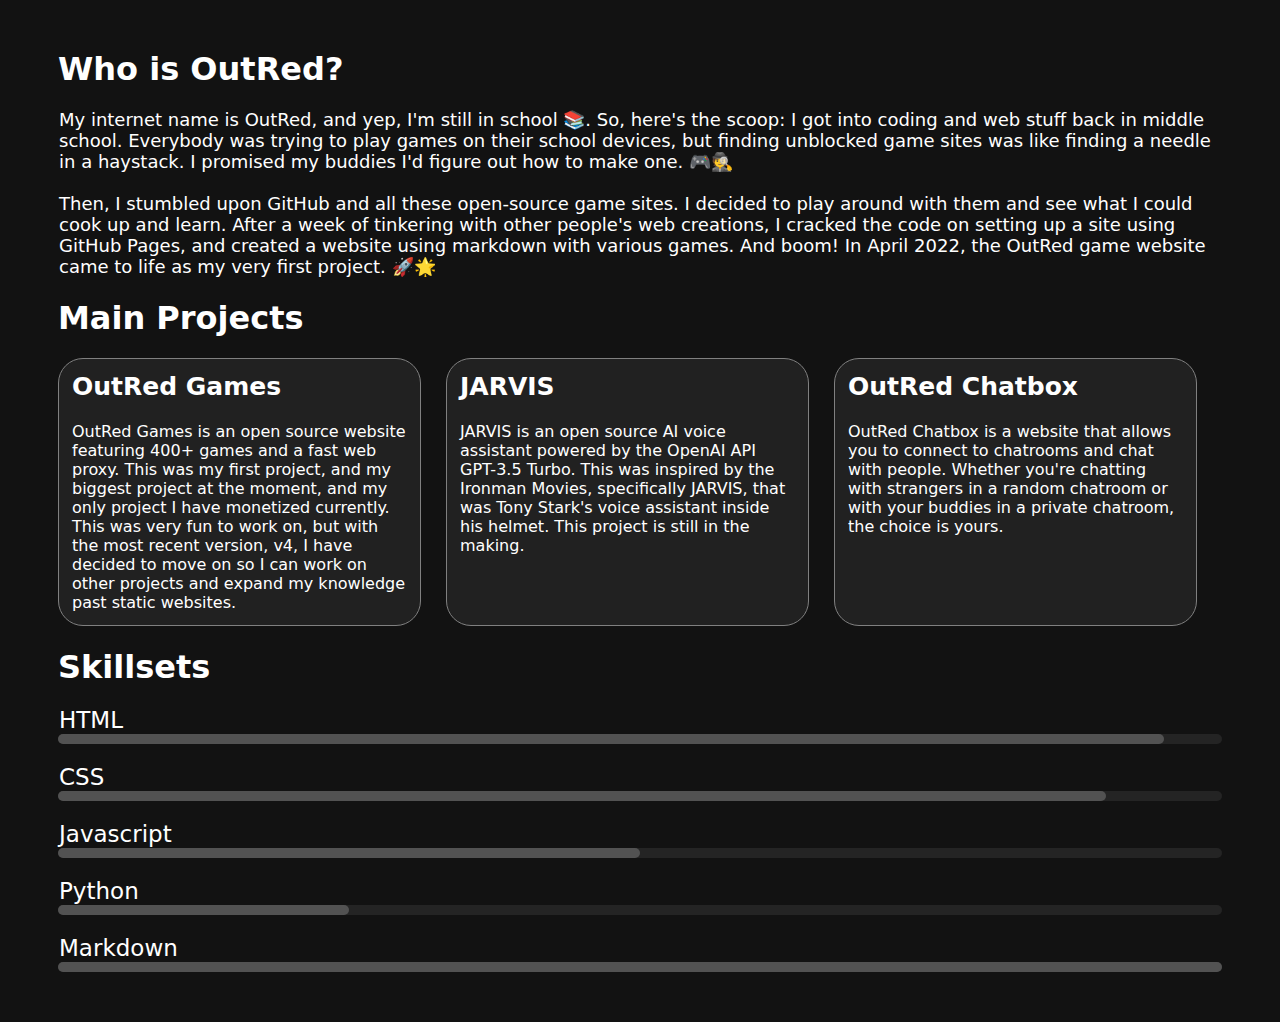
==== index.html @ 6508575e "src" ====
<!DOCTYPE html>
<html lang="en">
<head>
    <meta charset="UTF-8">
    <meta name="viewport" content="width=device-width, initial-scale=1.0">
    <title>OutRed - Projects</title>
    <link rel="stylesheet" href="style.css">
</head>
<body>

    <div class="content">
        <!-- popup telling ppl outred.dev no longer an outred games link -
       <div class="notification">
        <h2>Attention!</h2>
        <p>If you are looking for the OutRed game website, click <a target="_blank" href="https://outred.org">here</a>. This website was originally a link for the <a target="_blank" href="https://outred.org">OutRed</a> game website, which is one of my projects. This website now showcases my projects.</p>
       </div><br><br><br><br><br><br><br><br> -->
       
       <!-- about me section -->
       <h1>Who is OutRed?</h1>
       <p>
        My internet name is OutRed, and yep, I'm still in school 📚. So, here's the scoop: I got into coding and web stuff back in middle school. Everybody was trying to play games on their school devices, but finding unblocked game sites was like finding a needle in a haystack. I promised my buddies I'd figure out how to make one. 🎮🕵️</p>
        <br>
        <p>Then, I stumbled upon GitHub and all these open-source game sites. I decided to play around with them and see what I could cook up and learn. After a week of tinkering with other people's web creations, I cracked the code on setting up a site using GitHub Pages, and created a website using markdown with various games. And boom! In April 2022, the OutRed game website came to life as my very first project. 🚀🌟</p>

        <h1>Main Projects</h1>
        <div class="projects">
            <div onclick="location.href = 'https://github.com/outred/v4';" class="project">
                <p class="project-title">OutRed Games</p><br />
                <p class="project-description">OutRed Games is an open source website featuring 400+ games and a fast web proxy. This was my first project, and my biggest project at the moment, and my only project I have monetized currently. This was very fun to work on, but with the most recent version, v4, I have decided to move on so I can work on other projects and expand my knowledge past static websites.</p>
            </div>
            <div onclick="location.href = 'https://github.com/outred/JARVIS';" class="project">
                <p class="project-title">JARVIS</p><br />
                <p class="project-description">JARVIS is an open source AI voice assistant powered by the OpenAI API GPT-3.5 Turbo. This was inspired by the Ironman Movies, specifically JARVIS, that was Tony Stark's voice assistant inside his helmet. This project is still in the making.</p>
            </div>
            <div onclick="location.href = 'https://github.com/outred/outred-chatbox';" class="project">
                <p class="project-title">OutRed Chatbox</p><br />
                <p class="project-description">OutRed Chatbox is a website that allows you to connect to chatrooms and chat with people. Whether you're chatting with strangers in a random chatroom or with your buddies in a private chatroom, the choice is yours.</p>
            </div>
        </div>

        <div class="skillsets">
            <h1>Skillsets</h1>
            <div class="skillset">
                <p class="skillset-title">HTML</p>
                <div style="width: 100%; height: 10px; background-color: #242424; border-radius: 50px; ">
                    <div style="height: 100%; width: 95%; background-color: #525252; border-radius: 50px;"></div>
                </div>
            </div><br>
            <div class="skillset">
                <p class="skillset-title">CSS</p>
                <div style="width: 100%; height: 10px; background-color: #242424; border-radius: 50px; ">
                    <div style="height: 100%; width: 90%; background-color: #525252; border-radius: 50px;"></div>
                </div>
            </div><br>
            <div class="skillset">
                <p class="skillset-title">Javascript</p>
                <div style="width: 100%; height: 10px; background-color: #242424; border-radius: 50px; ">
                    <div style="height: 100%; width: 50%; background-color: #525252; border-radius: 50px;"></div>
                </div>
            </div><br>
            <div class="skillset">
                <p class="skillset-title">Python</p>
                <div style="width: 100%; height: 10px; background-color: #242424; border-radius: 50px; ">
                    <div style="height: 100%; width: 25%; background-color: #525252; border-radius: 50px;"></div>
                </div>
            </div><br>
            <div class="skillset">
                <p class="skillset-title">Markdown</p>
                <div style="width: 100%; height: 10px; background-color: #242424; border-radius: 50px; ">
                    <div style="height: 100%; width: 100%; background-color: #525252; border-radius: 50px;"></div>
                </div>
            </div>
        </div>
    </div>
<!--
    <footer>
        &copy; OutRed
    </footer>-->

</body>
</html>
---- style.css ----
body {
    font-family: system-ui, -apple-system, BlinkMacSystemFont, 'Segoe UI', Roboto, Oxygen, Ubuntu, Cantarell, 'Open Sans', 'Helvetica Neue', sans-serif;
    color: white;
    background-color: #121212;
    font-size: 16px;
}

/* custom scrollbar 
/* width 
::-webkit-scrollbar {
    width: 10px;
  }
  
  /* Track 
  ::-webkit-scrollbar-track {
    background: #212121; 
    width: 2px;
  }
   
  /* Handle 
  ::-webkit-scrollbar-thumb {
    background: #525252; 
    border-radius: 80px;
    border-left: 1.5px solid transparent;
    border-right: 1.5px solid transparent;
  }
  
  /* Handle on hover 
  ::-webkit-scrollbar-thumb:hover {
    background: #555; 
  }*/

p {
    font-size: 18px;
    margin: 1px;
}

.hyperlink {
    color: rgb(0, 140, 255);
    text-decoration: underline;
}

footer {
    bottom: 0;
    padding: 15px;
    text-align: center;
    background-color: #212121;
    width: 100%;
}

.notification {
    background-color: white;
    color: black;
    padding: 5px;
    height: auto;
    position: absolute;
    right: 0;
    width: 30%;
    text-align: left;
    border-radius: 20px;
}

.content {
    margin: 50px;
}

/* Projects section CSS */
.project {
    height: auto;
    width: 500px;
    background-color: #212121;
    color: white;
    border-radius: 25px;
    padding: 12px;
    margin-right: 25px;
    transition: .2s;
    border: 1px solid grey;
}

.project:hover {
    cursor: pointer;
    background-color: #353535;
}

.projects {
    display: flex;
    justify-content: center;
}

.project-title {
    font-size: 25px;
    font-weight: bold;
}

.project-description {
    font-size: 16px;
}

a {
    text-decoration: none;
}

/* Skillsets section CSS */
.skillset-title {
    font-size: 23px;
}
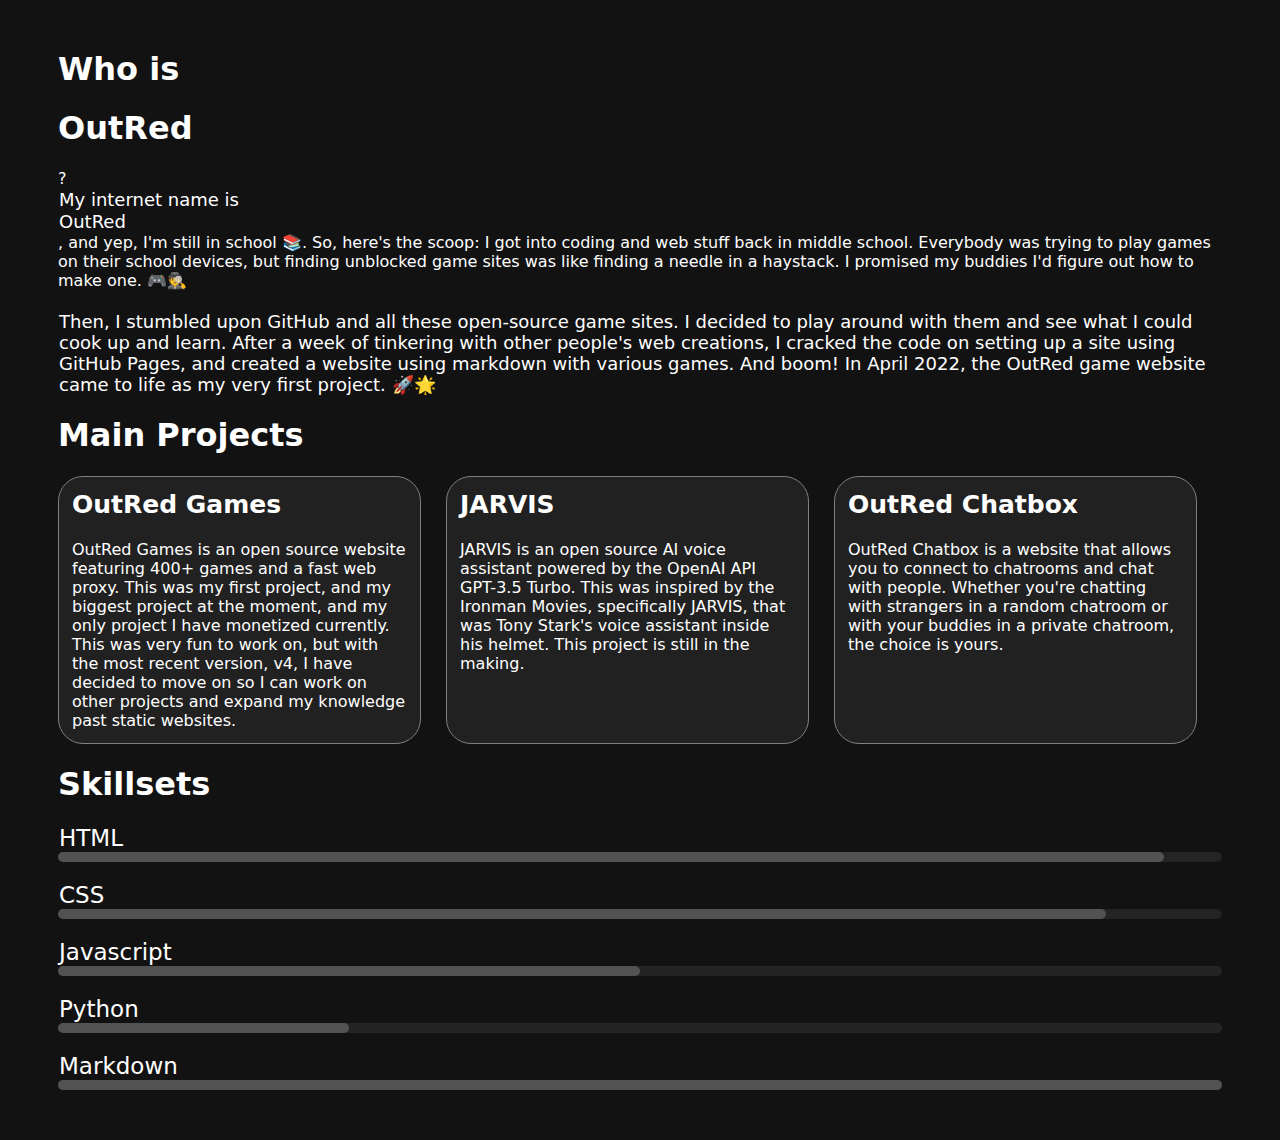
==== commit be35d420: "blue" ====
--- a/index.html
+++ b/index.html
@@ -3,7 +3,7 @@
 <head>
     <meta charset="UTF-8">
     <meta name="viewport" content="width=device-width, initial-scale=1.0">
-    <title>OutRed - Projects</title>
+    <title>OutRed - About Me</title>
     <link rel="stylesheet" href="style.css">
 </head>
 <body>
@@ -16,9 +16,9 @@
        </div><br><br><br><br><br><br><br><br> -->
        
        <!-- about me section -->
-       <h1>Who is OutRed?</h1>
+       <h1>Who is <h1 class="blue">OutRed</h1>?</h1>
        <p>
-        My internet name is OutRed, and yep, I'm still in school 📚. So, here's the scoop: I got into coding and web stuff back in middle school. Everybody was trying to play games on their school devices, but finding unblocked game sites was like finding a needle in a haystack. I promised my buddies I'd figure out how to make one. 🎮🕵️</p>
+        My internet name is <p class="blue">OutRed</p>, and yep, I'm still in school 📚. So, here's the scoop: I got into coding and web stuff back in middle school. Everybody was trying to play games on their school devices, but finding unblocked game sites was like finding a needle in a haystack. I promised my buddies I'd figure out how to make one. 🎮🕵️</p>
         <br>
         <p>Then, I stumbled upon GitHub and all these open-source game sites. I decided to play around with them and see what I could cook up and learn. After a week of tinkering with other people's web creations, I cracked the code on setting up a site using GitHub Pages, and created a website using markdown with various games. And boom! In April 2022, the OutRed game website came to life as my very first project. 🚀🌟</p>
 
@@ -78,4 +78,4 @@
     </footer>-->
 
 </body>
-</html>+</html>
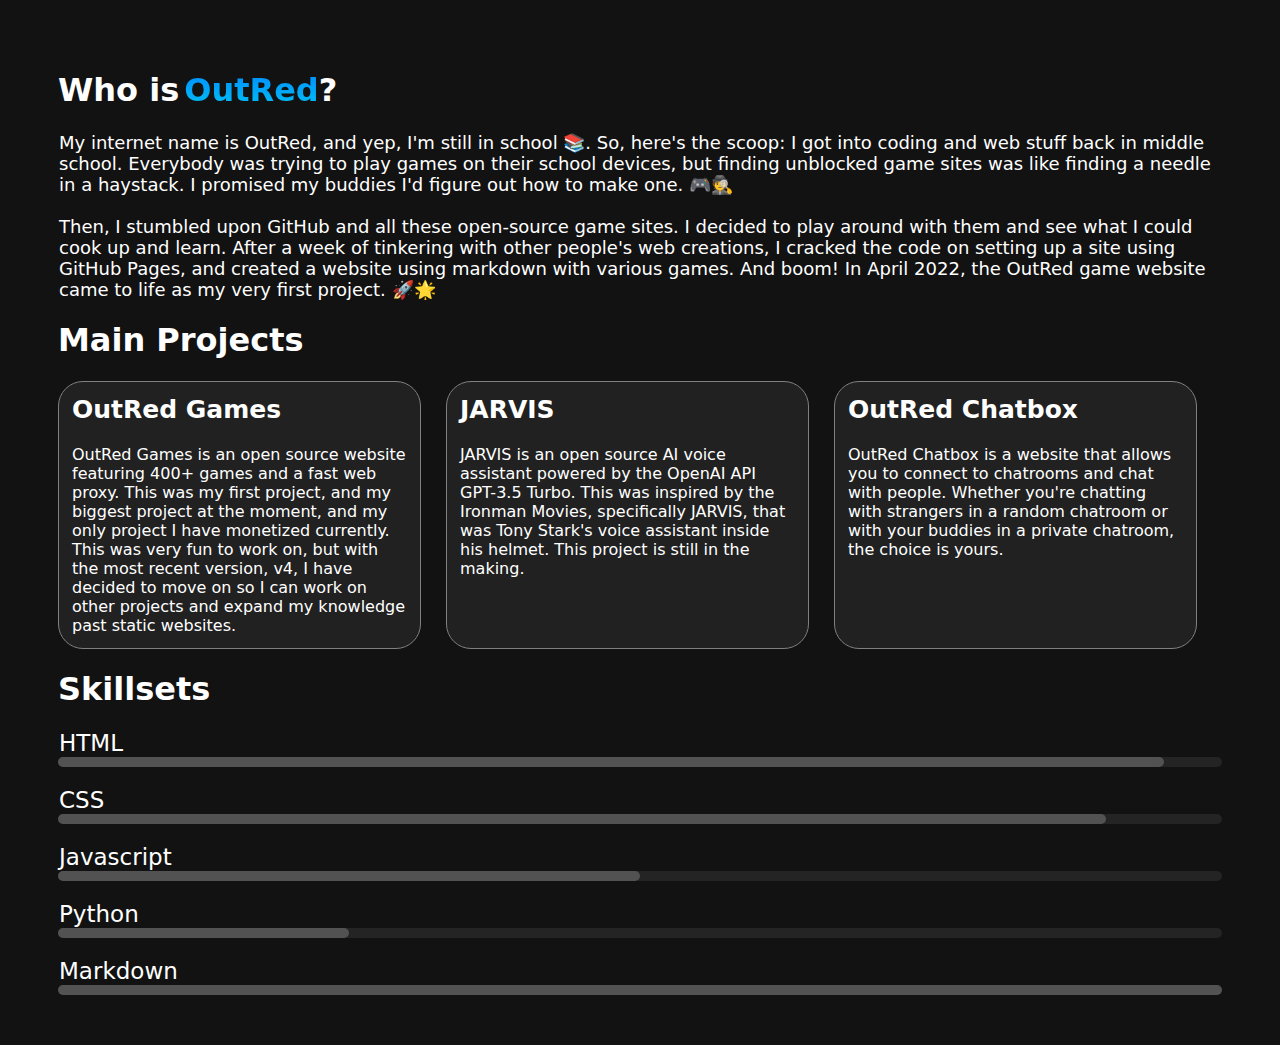
==== commit 0e722ff6: "stuff" ====
--- a/index.html
+++ b/index.html
@@ -16,9 +16,9 @@
        </div><br><br><br><br><br><br><br><br> -->
        
        <!-- about me section -->
-       <h1>Who is <h1 class="blue">OutRed</h1>?</h1>
+       <div style="display:flex;"><h1>Who is </h1><h1 style="margin-left:5px;" class="blue"> OutRed</h1><h1>?</h1></div>
        <p>
-        My internet name is <p class="blue">OutRed</p>, and yep, I'm still in school 📚. So, here's the scoop: I got into coding and web stuff back in middle school. Everybody was trying to play games on their school devices, but finding unblocked game sites was like finding a needle in a haystack. I promised my buddies I'd figure out how to make one. 🎮🕵️</p>
+        My internet name is OutRed, and yep, I'm still in school 📚. So, here's the scoop: I got into coding and web stuff back in middle school. Everybody was trying to play games on their school devices, but finding unblocked game sites was like finding a needle in a haystack. I promised my buddies I'd figure out how to make one. 🎮🕵️</p>
         <br>
         <p>Then, I stumbled upon GitHub and all these open-source game sites. I decided to play around with them and see what I could cook up and learn. After a week of tinkering with other people's web creations, I cracked the code on setting up a site using GitHub Pages, and created a website using markdown with various games. And boom! In April 2022, the OutRed game website came to life as my very first project. 🚀🌟</p>
 
--- a/style.css
+++ b/style.css
@@ -3,6 +3,12 @@
     color: white;
     background-color: #121212;
     font-size: 16px;
+}
+
+.blue {
+              background: -webkit-linear-gradient(rgb(0, 140, 255), rgb(0, 193, 241));
+          -webkit-background-clip: text;
+          -webkit-text-fill-color: transparent;
 }
 
 /* custom scrollbar 
@@ -103,4 +109,4 @@
 /* Skillsets section CSS */
 .skillset-title {
     font-size: 23px;
-}+}
